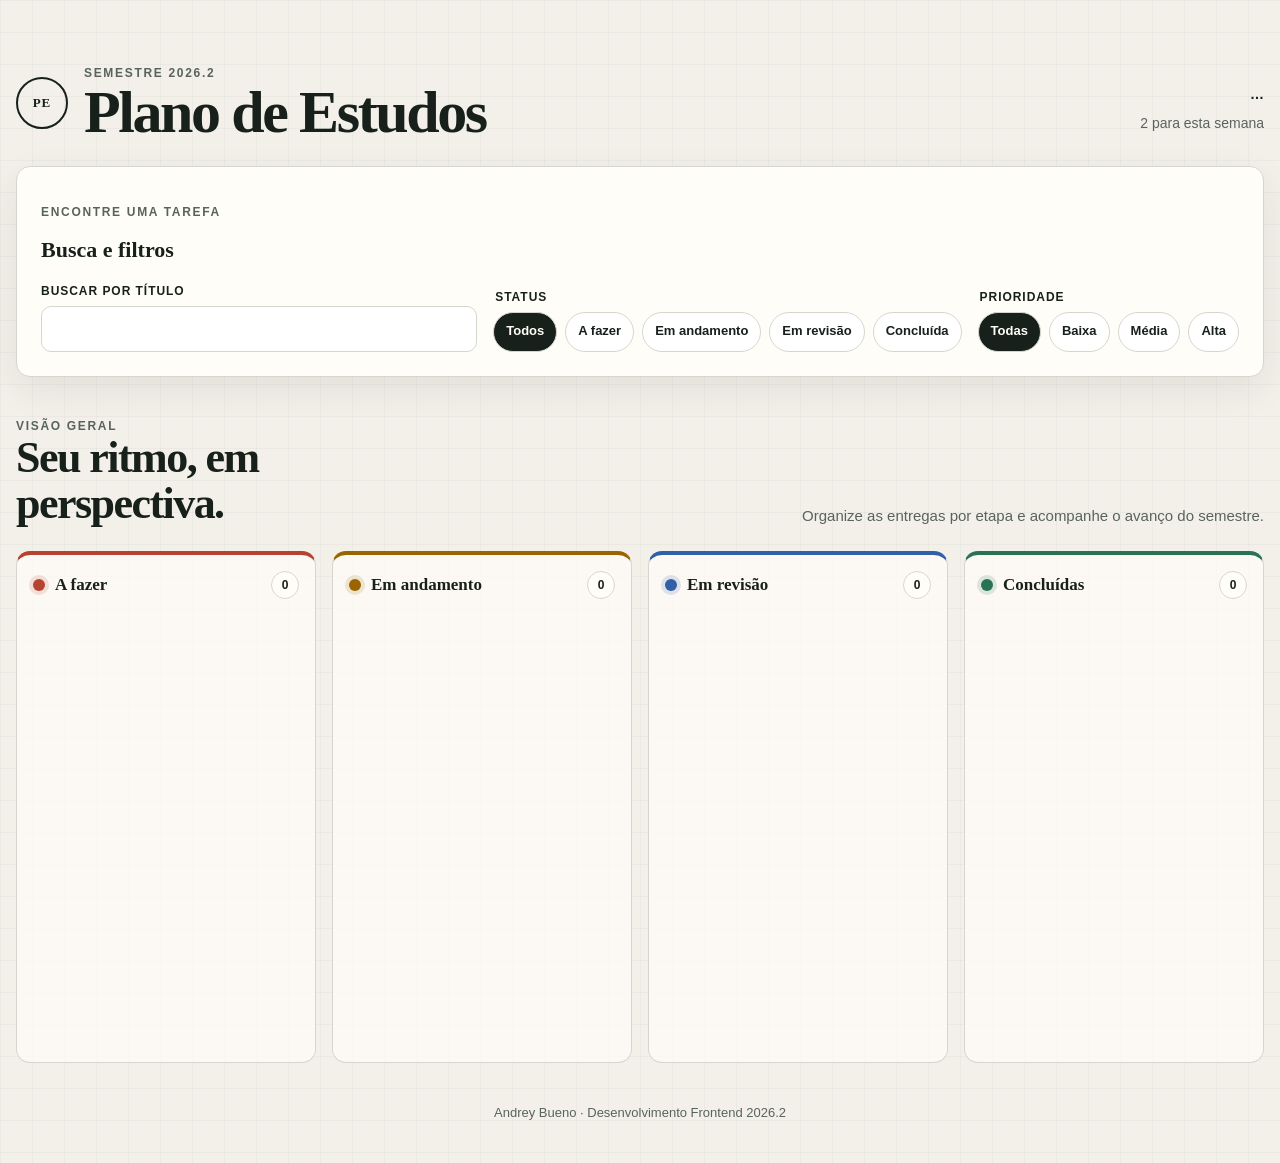
==== e3-fetch/index.html @ bac2034e "E3: quatro estados da tela e região de status Região <p role=status aria-live=polite> existe vazia n" ====
<!DOCTYPE html>
<html lang="pt-BR">
  <head>
    <meta charset="UTF-8">
    <meta name="viewport" content="width=device-width, initial-scale=1.0">
    <meta
      name="description"
      content="Quadro acadêmico responsivo para organização de tarefas."
    >
    <title>Plano de Estudos | Quadro Acadêmico</title>
    <link rel="stylesheet" href="styles.css">
  </head>
  <body>
    <a class="skip-link" href="#quadro">Pular para o quadro</a>

    <header class="cabecalho">
      <div class="cabecalho__marca">
        <span class="cabecalho__simbolo" aria-hidden="true">PE</span>
        <div>
          <p class="cabecalho__legenda">Semestre 2026.2</p>
          <h1>Plano de Estudos</h1>
        </div>
      </div>

      <div class="cabecalho__resumo">
        <strong id="total-tarefas">…</strong>
        <span>2 para esta semana</span>
      </div>
    </header>

    <main class="conteudo" id="quadro">
      <section class="controles" aria-labelledby="titulo-controles">
        <div class="controles__titulo">
          <p class="introducao__marcador">Encontre uma tarefa</p>
          <h2 id="titulo-controles">Busca e filtros</h2>
        </div>

        <form class="filtros" action="#quadro" method="get">
          <div class="campo-busca">
            <label for="busca">Buscar por título</label>
            <input id="busca" name="busca" type="search" autocomplete="off">
          </div>

          <fieldset>
            <legend>Status</legend>
            <div class="opcoes">
              <input id="status-todos" name="status" type="radio" value="todos" checked>
              <label for="status-todos">Todos</label>
              <input id="status-fazer" name="status" type="radio" value="a-fazer">
              <label for="status-fazer">A fazer</label>
              <input id="status-andamento" name="status" type="radio" value="em-andamento">
              <label for="status-andamento">Em andamento</label>
              <input id="status-revisao" name="status" type="radio" value="em-revisao">
              <label for="status-revisao">Em revisão</label>
              <input id="status-concluida" name="status" type="radio" value="concluida">
              <label for="status-concluida">Concluída</label>
            </div>
          </fieldset>

          <fieldset>
            <legend>Prioridade</legend>
            <div class="opcoes">
              <input id="prioridade-todas" name="prioridade" type="radio" value="todas" checked>
              <label for="prioridade-todas">Todas</label>
              <input id="prioridade-baixa" name="prioridade" type="radio" value="baixa">
              <label for="prioridade-baixa">Baixa</label>
              <input id="prioridade-media" name="prioridade" type="radio" value="media">
              <label for="prioridade-media">Média</label>
              <input id="prioridade-alta" name="prioridade" type="radio" value="alta">
              <label for="prioridade-alta">Alta</label>
            </div>
          </fieldset>
        </form>
      </section>

      <div class="introducao">
        <div>
          <p class="introducao__marcador">Visão geral</p>
          <h2>Seu ritmo, em perspectiva.</h2>
        </div>
        <p>Organize as entregas por etapa e acompanhe o avanço do semestre.</p>
      </div>

      <p id="status" class="status" role="status" aria-live="polite"></p>

      <div class="quadro">
        <section class="coluna coluna--a-fazer" id="a-fazer" aria-labelledby="titulo-a-fazer">
          <header class="coluna__cabecalho">
            <span class="coluna__indicador" aria-hidden="true"></span>
            <h3 id="titulo-a-fazer">A fazer</h3>
            <span class="coluna__quantidade" aria-hidden="true">0</span>
            <span class="somente-leitor">0 tarefas</span>
          </header>

          <ul class="coluna__tarefas">
          </ul>
        </section>

        <section class="coluna coluna--andamento" id="em-andamento" aria-labelledby="titulo-andamento">
          <header class="coluna__cabecalho">
            <span class="coluna__indicador" aria-hidden="true"></span>
            <h3 id="titulo-andamento">Em andamento</h3>
            <span class="coluna__quantidade" aria-hidden="true">0</span>
            <span class="somente-leitor">0 tarefas</span>
          </header>

          <ul class="coluna__tarefas">
          </ul>
        </section>

        <section class="coluna coluna--revisao" id="em-revisao" aria-labelledby="titulo-revisao">
          <header class="coluna__cabecalho">
            <span class="coluna__indicador" aria-hidden="true"></span>
            <h3 id="titulo-revisao">Em revisão</h3>
            <span class="coluna__quantidade" aria-hidden="true">0</span>
            <span class="somente-leitor">1 tarefa</span>
          </header>

          <ul class="coluna__tarefas">
          </ul>
        </section>

        <section class="coluna coluna--concluida" id="concluidas" aria-labelledby="titulo-concluidas">
          <header class="coluna__cabecalho">
            <span class="coluna__indicador" aria-hidden="true"></span>
            <h3 id="titulo-concluidas">Concluídas</h3>
            <span class="coluna__quantidade" aria-hidden="true">0</span>
            <span class="somente-leitor">0 tarefas</span>
          </header>

          <ul class="coluna__tarefas">
          </ul>
        </section>
      </div>
    </main>

    <footer class="rodape-pagina">
      <p>Andrey Bueno <span aria-hidden="true">·</span> Desenvolvimento Frontend 2026.2</p>
    </footer>
    <script type="module" src="js/main.js"></script>
  </body>
</html>
---- e3-fetch/styles.css ----
:root {
  --cor-fundo: #f3f0e9;
  --cor-superficie: #fffdf8;
  --cor-superficie-elevada: #ffffff;
  --cor-texto: #18201c;
  --cor-texto-suave: #59635d;
  --cor-borda: #d7d6ce;
  --cor-a-fazer: #b64231;
  --cor-andamento: #9a6500;
  --cor-revisao: #315fa8;
  --cor-concluida: #287353;
  --cor-foco: #155dd1;
  --espaco-1: 0.5rem;
  --espaco-2: 1rem;
  --espaco-3: 1.5rem;
  --espaco-4: 2.5rem;
  --raio: 0.875rem;
  --sombra: 0 0.75rem 2.25rem rgb(34 43 38 / 8%);
}

*,
*::before,
*::after {
  box-sizing: border-box;
}

.somente-leitor {
  position: absolute;
  width: 0.0625rem;
  height: 0.0625rem;
  padding: 0;
  overflow: hidden;
  clip: rect(0 0 0 0);
  white-space: nowrap;
  border: 0;
}

html {
  scroll-behavior: smooth;
}

body {
  min-width: 0;
  margin: 0;
  overflow-x: hidden;
  color: var(--cor-texto);
  background:
    linear-gradient(rgb(24 32 28 / 3%) 1px, transparent 1px),
    linear-gradient(90deg, rgb(24 32 28 / 3%) 1px, transparent 1px),
    var(--cor-fundo);
  background-size: 2rem 2rem;
  font-family: Georgia, "Times New Roman", serif;
  line-height: 1.5;
}

a {
  color: inherit;
}

a:focus-visible,
input:focus-visible {
  outline: 0.1875rem solid var(--cor-foco);
  outline-offset: 0.1875rem;
}

.skip-link {
  position: fixed;
  z-index: 20;
  top: var(--espaco-2);
  left: var(--espaco-2);
  min-height: 2.75rem;
  padding: 0.625rem var(--espaco-2);
  border-radius: 0.5rem;
  color: var(--cor-superficie);
  background: var(--cor-texto);
  transform: translateY(-200%);
  transition: transform 180ms ease;
}

.skip-link:focus {
  transform: translateY(0);
}

.cabecalho,
.conteudo,
.rodape-pagina {
  width: min(100% - 2rem, 112rem);
  margin-inline: auto;
}

.cabecalho {
  display: flex;
  flex-direction: column;
  gap: var(--espaco-3);
  padding-block: clamp(1.5rem, 5vw, 4rem) var(--espaco-3);
  animation: revelar 600ms cubic-bezier(0.2, 0.8, 0.2, 1) both;
}

.cabecalho__marca {
  display: flex;
  min-width: 0;
  align-items: center;
  gap: var(--espaco-2);
}

.cabecalho__simbolo {
  display: grid;
  flex: 0 0 3.25rem;
  width: 3.25rem;
  min-height: 3.25rem;
  place-items: center;
  border: 0.125rem solid var(--cor-texto);
  border-radius: 50%;
  font-size: 0.8125rem;
  font-weight: 700;
  letter-spacing: 0.08em;
}

.cabecalho h1,
.cabecalho p,
.introducao h2,
.introducao p,
.coluna h3,
.cartao h4,
.cartao p,
.rodape-pagina p {
  margin: 0;
}

.cabecalho h1 {
  font-size: clamp(1.75rem, 5vw, 3.75rem);
  line-height: 1;
  letter-spacing: -0.04em;
}

.cabecalho__legenda,
.introducao__marcador {
  color: var(--cor-texto-suave);
  font-family: "Trebuchet MS", sans-serif;
  font-size: 0.75rem;
  font-weight: 700;
  letter-spacing: 0.14em;
  text-transform: uppercase;
}

.cabecalho__resumo {
  display: flex;
  align-items: center;
  justify-content: space-between;
  gap: var(--espaco-1);
  padding-block: var(--espaco-1);
  border-block: 0.0625rem solid var(--cor-borda);
  font-family: "Trebuchet MS", sans-serif;
  font-size: 0.875rem;
}

.cabecalho__resumo span {
  color: var(--cor-texto-suave);
}

.controles {
  display: flex;
  flex-direction: column;
  gap: var(--espaco-2);
  margin-bottom: var(--espaco-4);
  padding: var(--espaco-2);
  border: 0.0625rem solid var(--cor-borda);
  border-radius: var(--raio);
  background: var(--cor-superficie);
  box-shadow: var(--sombra);
}

.controles__titulo h2 {
  margin: 0;
  font-size: 1.375rem;
}

.filtros {
  display: flex;
  min-width: 0;
  flex-direction: column;
  gap: var(--espaco-2);
}

.campo-busca,
.filtros fieldset {
  min-width: 0;
}

.campo-busca {
  display: flex;
  flex-direction: column;
  gap: 0.375rem;
}

.campo-busca label,
.filtros legend {
  font-family: "Trebuchet MS", sans-serif;
  font-size: 0.75rem;
  font-weight: 700;
  letter-spacing: 0.08em;
  text-transform: uppercase;
}

.campo-busca input {
  width: 100%;
  min-height: 2.75rem;
  padding: 0.625rem 0.75rem;
  border: 0.0625rem solid var(--cor-borda);
  border-radius: 0.625rem;
  color: var(--cor-texto);
  background: var(--cor-superficie-elevada);
  font: inherit;
}

.filtros fieldset {
  margin: 0;
  padding: 0;
  border: 0;
}

.filtros legend {
  margin-bottom: 0.375rem;
}

.opcoes {
  display: flex;
  min-width: 0;
  flex-wrap: wrap;
  gap: var(--espaco-1);
}

.opcoes input {
  position: absolute;
  width: 0.0625rem;
  height: 0.0625rem;
  opacity: 0;
}

.opcoes label {
  flex: 0 0 auto;
  min-height: 2.5rem;
  padding: 0.5rem 0.75rem;
  border: 0.0625rem solid var(--cor-borda);
  border-radius: 999rem;
  background: var(--cor-superficie-elevada);
  font-family: "Trebuchet MS", sans-serif;
  font-size: 0.8125rem;
  font-weight: 700;
  cursor: pointer;
  transition: color 180ms ease, background-color 180ms ease, transform 180ms ease;
}

.opcoes label:hover {
  transform: translateY(-0.125rem);
}

.opcoes input:checked + label {
  color: var(--cor-superficie);
  background: var(--cor-texto);
}

.opcoes input:focus-visible + label {
  outline: 0.1875rem solid var(--cor-foco);
  outline-offset: 0.1875rem;
}

.conteudo {
  min-width: 0;
}

.introducao {
  display: flex;
  flex-direction: column;
  gap: var(--espaco-1);
  padding-bottom: var(--espaco-3);
}

.introducao h2 {
  max-width: 16ch;
  font-size: clamp(1.625rem, 4vw, 2.75rem);
  line-height: 1.05;
  letter-spacing: -0.035em;
}

.introducao > p {
  max-width: 34rem;
  color: var(--cor-texto-suave);
  font-family: "Trebuchet MS", sans-serif;
  font-size: 0.9375rem;
}

.quadro {
  display: grid;
  min-width: 0;
  grid-template-columns: minmax(0, 1fr);
  gap: var(--espaco-2);
}

.coluna {
  --cor-status: var(--cor-a-fazer);
  display: flex;
  min-width: 0;
  min-height: 14rem;
  flex-direction: column;
  gap: var(--espaco-2);
  padding: var(--espaco-2);
  border: 0.0625rem solid var(--cor-borda);
  border-top: 0.25rem solid var(--cor-status);
  border-radius: var(--raio);
  background: rgb(255 253 248 / 72%);
  animation: surgir-coluna 650ms cubic-bezier(0.16, 1, 0.3, 1) both;
}

.coluna:nth-child(2) {
  animation-delay: 90ms;
}

.coluna:nth-child(3) {
  animation-delay: 180ms;
}

.coluna:nth-child(4) {
  animation-delay: 270ms;
}

.coluna--andamento {
  --cor-status: var(--cor-andamento);
}

.coluna--revisao {
  --cor-status: var(--cor-revisao);
}

.coluna--concluida {
  --cor-status: var(--cor-concluida);
}

.coluna__cabecalho {
  display: flex;
  min-width: 0;
  align-items: center;
  gap: 0.625rem;
}

.coluna__indicador {
  width: 0.75rem;
  height: 0.75rem;
  flex: 0 0 0.75rem;
  border-radius: 50%;
  background: var(--cor-status);
  box-shadow: 0 0 0 0.25rem color-mix(in srgb, var(--cor-status) 15%, transparent);
}

.coluna h3 {
  min-width: 0;
  flex: 1;
  overflow: hidden;
  font-size: 1.0625rem;
  text-overflow: ellipsis;
  white-space: nowrap;
}

.coluna__quantidade {
  display: grid;
  width: 1.75rem;
  min-height: 1.75rem;
  place-items: center;
  border: 0.0625rem solid var(--cor-borda);
  border-radius: 50%;
  background: var(--cor-superficie);
  font-family: "Trebuchet MS", sans-serif;
  font-size: 0.75rem;
  font-weight: 700;
}

.coluna__tarefas {
  display: flex;
  min-width: 0;
  flex: 1;
  flex-direction: column;
  gap: 0.75rem;
  margin: 0;
  padding: 0;
  list-style: none;
}

.coluna__tarefas > li {
  min-width: 0;
}

.cartao {
  display: flex;
  min-width: 0;
  min-height: 10rem;
  flex-direction: column;
  gap: var(--espaco-1);
  padding: var(--espaco-2);
  border: 0.0625rem solid var(--cor-borda);
  border-radius: calc(var(--raio) - 0.25rem);
  background: var(--cor-superficie-elevada);
  box-shadow: var(--sombra);
  transition: border-color 220ms ease, box-shadow 220ms ease, transform 220ms ease;
}

.cartao:hover {
  border-color: var(--cor-status);
  box-shadow: 0 1rem 2rem rgb(34 43 38 / 13%);
  transform: translateY(-0.25rem) rotate(-0.25deg);
}

.cartao__topo {
  display: flex;
  min-width: 0;
  align-items: flex-start;
  gap: 0.75rem;
}

.cartao h4 {
  min-width: 0;
  flex: 1;
  overflow: hidden;
  font-size: 1rem;
  line-height: 1.3;
  text-overflow: ellipsis;
  white-space: nowrap;
}

.prioridade {
  flex: 0 0 auto;
  padding: 0.1875rem 0.5rem;
  border: 0.0625rem solid currentColor;
  border-radius: 999rem;
  font-family: "Trebuchet MS", sans-serif;
  font-size: 0.6875rem;
  font-weight: 700;
  line-height: 1.4;
  text-transform: uppercase;
}

.prioridade--alta {
  color: #9d2f22;
  background: #fff0ed;
}

.prioridade--media {
  color: #755000;
  background: #fff6d9;
}

.prioridade--baixa {
  color: #256147;
  background: #eaf8f1;
}

.cartao__projeto,
.cartao__responsavel {
  color: var(--cor-texto-suave);
  font-family: "Trebuchet MS", sans-serif;
  font-size: 0.8125rem;
}

.cartao__projeto span,
.cartao__responsavel span {
  margin-right: 0.25rem;
  color: var(--cor-texto);
  font-weight: 700;
}

.cartao__rodape {
  display: flex;
  align-items: center;
  justify-content: space-between;
  gap: var(--espaco-1);
  margin-top: auto;
  padding-top: 0.75rem;
  border-top: 0.0625rem solid var(--cor-borda);
  color: var(--cor-texto-suave);
  font-family: "Trebuchet MS", sans-serif;
  font-size: 0.75rem;
}

.cartao__rodape time {
  color: var(--cor-texto);
  font-weight: 700;
}

.rodape-pagina {
  padding-block: var(--espaco-4);
  color: var(--cor-texto-suave);
  font-family: "Trebuchet MS", sans-serif;
  font-size: 0.8125rem;
  text-align: center;
}

@keyframes revelar {
  from {
    opacity: 0;
    transform: translateY(-1rem);
  }
}

@keyframes surgir-coluna {
  from {
    opacity: 0;
    transform: translateY(1.5rem) scale(0.98);
  }
}

/*
  Breakpoint: com cerca de 42rem, duas colunas passam a ter espaço suficiente
  para os títulos e etiquetas de prioridade sem comprimir o conteúdo.
*/
@media (min-width: 42rem) {
  .cabecalho {
    flex-direction: row;
    align-items: flex-end;
    justify-content: space-between;
  }

  .cabecalho__resumo {
    min-width: 15rem;
    flex-direction: column;
    align-items: flex-end;
    border-block: 0;
  }

  .introducao {
    flex-direction: row;
    align-items: flex-end;
    justify-content: space-between;
  }

  .introducao > p {
    text-align: right;
  }

  .controles {
    padding: var(--espaco-3);
  }

  .campo-busca {
    max-width: 28rem;
  }

  .quadro {
    grid-template-columns: repeat(2, minmax(0, 1fr));
  }
}

/*
  Breakpoint: em 75rem, as quatro colunas cabem lado a lado com cartões legíveis;
  antes disso, quatro colunas fariam os títulos e prazos colidirem.
*/
@media (min-width: 75rem) {
  .filtros {
    display: grid;
    grid-template-columns: minmax(15rem, 1fr) auto auto;
    align-items: end;
  }

  .quadro {
    grid-template-columns: repeat(4, minmax(0, 1fr));
  }

  .coluna {
    min-height: 32rem;
  }
}

@media (prefers-reduced-motion: reduce) {
  *,
  *::before,
  *::after {
    scroll-behavior: auto !important;
    animation: none !important;
    transition: none !important;
  }
}

/* E3 — região de status (os quatro estados da tela) */
/* Existe no HTML desde o início, vazia. Vazia, não ocupa espaço;
   continua no DOM, então o leitor de tela já a observa. */
.status {
  margin: 0 0 var(--espaco-2);
  padding: var(--espaco-2);
  border: 1px solid var(--cor-borda);
  border-radius: 0.5rem;
  background: var(--cor-superficie);
  color: var(--cor-texto);
  font-size: 0.95rem;
}
.status:empty { display: none; }

.status--carregando { border-color: var(--cor-andamento); color: var(--cor-andamento); }
.status--sucesso    { border-color: var(--cor-concluida); color: var(--cor-concluida); }
.status--vazio      { border-style: dashed; color: var(--cor-texto-suave); }
.status--erro       { border-color: var(--cor-a-fazer); color: var(--cor-a-fazer); font-weight: 600; }
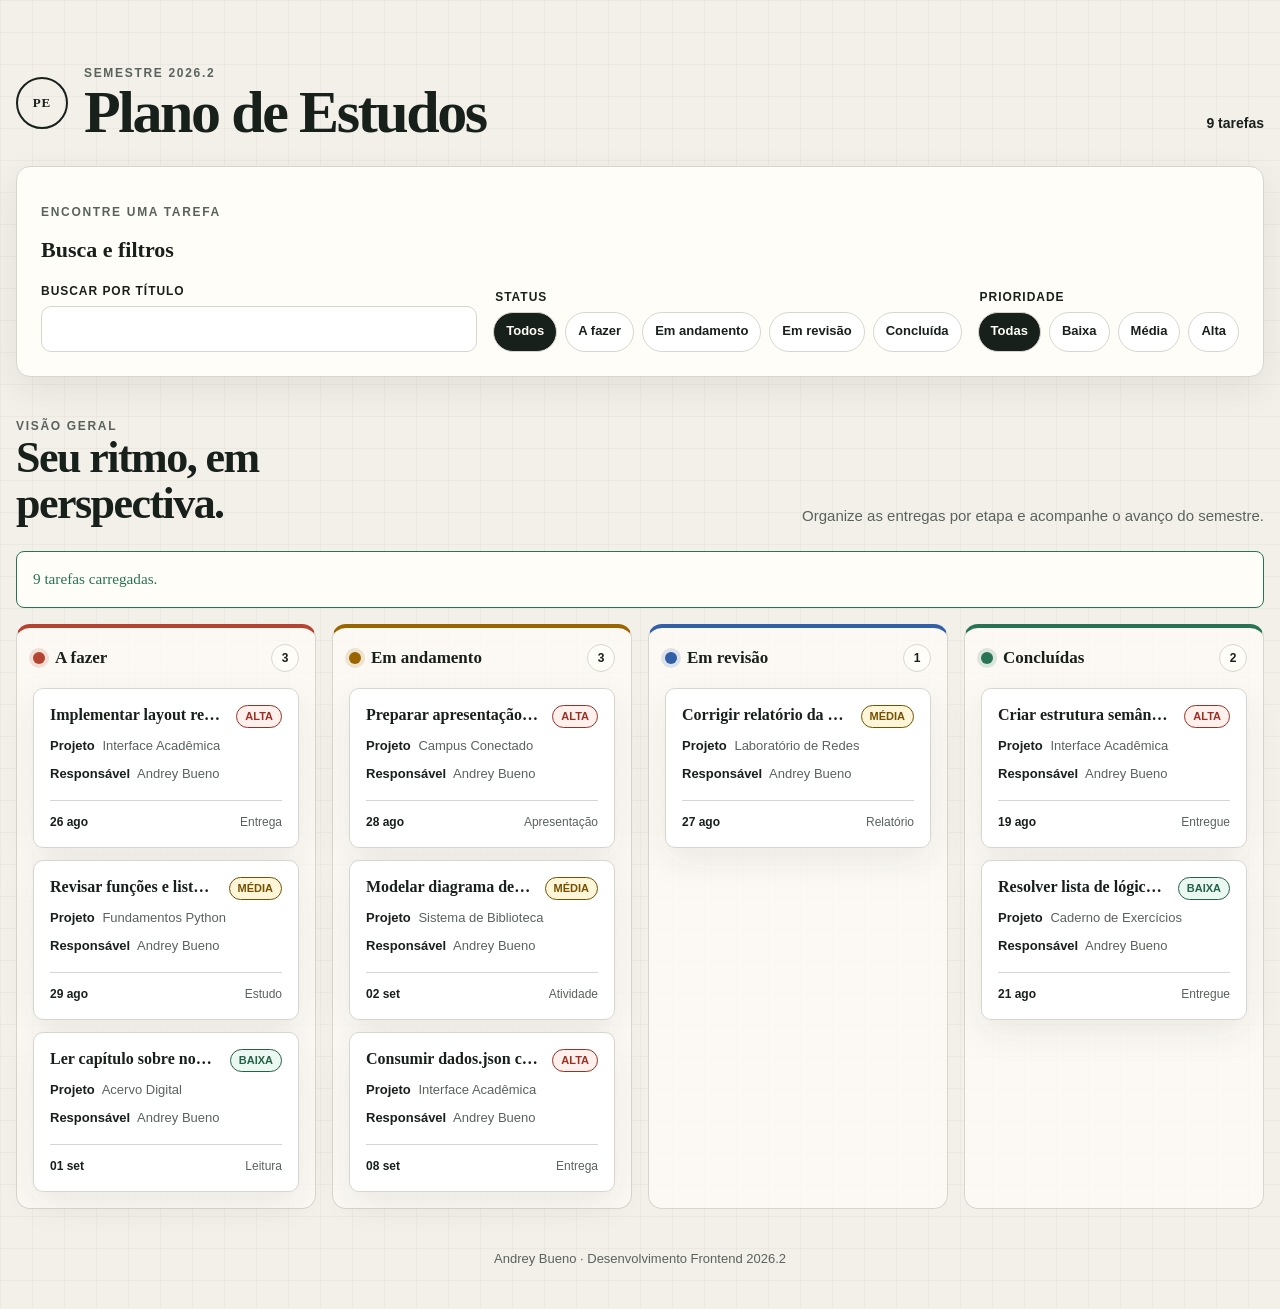
==== commit 670a9ae1: "E3: correções da revisão (acessibilidade e classificação de erro) - A região de status vazia não usa" ====
--- a/e3-fetch/index.html
+++ b/e3-fetch/index.html
@@ -24,7 +24,6 @@
 
       <div class="cabecalho__resumo">
         <strong id="total-tarefas">…</strong>
-        <span>2 para esta semana</span>
       </div>
     </header>
 
@@ -52,7 +51,7 @@
               <label for="status-andamento">Em andamento</label>
               <input id="status-revisao" name="status" type="radio" value="em-revisao">
               <label for="status-revisao">Em revisão</label>
-              <input id="status-concluida" name="status" type="radio" value="concluida">
+              <input id="status-concluida" name="status" type="radio" value="concluidas">
               <label for="status-concluida">Concluída</label>
             </div>
           </fieldset>
@@ -113,7 +112,7 @@
             <span class="coluna__indicador" aria-hidden="true"></span>
             <h3 id="titulo-revisao">Em revisão</h3>
             <span class="coluna__quantidade" aria-hidden="true">0</span>
-            <span class="somente-leitor">1 tarefa</span>
+            <span class="somente-leitor">0 tarefas</span>
           </header>
 
           <ul class="coluna__tarefas">
--- a/e3-fetch/styles.css
+++ b/e3-fetch/styles.css
@@ -579,8 +579,10 @@
 }
 
 /* E3 — região de status (os quatro estados da tela) */
-/* Existe no HTML desde o início, vazia. Vazia, não ocupa espaço;
-   continua no DOM, então o leitor de tela já a observa. */
+/* Existe no HTML desde o início, vazia. Enquanto vazia, perde só a
+   "caixa" (margem, borda, preenchimento). NUNCA display:none: isso
+   tiraria a região da árvore de acessibilidade e o leitor de tela
+   deixaria de observá-la. */
 .status {
   margin: 0 0 var(--espaco-2);
   padding: var(--espaco-2);
@@ -590,7 +592,7 @@
   color: var(--cor-texto);
   font-size: 0.95rem;
 }
-.status:empty { display: none; }
+.status:empty { margin: 0; padding: 0; border: 0; }
 
 .status--carregando { border-color: var(--cor-andamento); color: var(--cor-andamento); }
 .status--sucesso    { border-color: var(--cor-concluida); color: var(--cor-concluida); }
